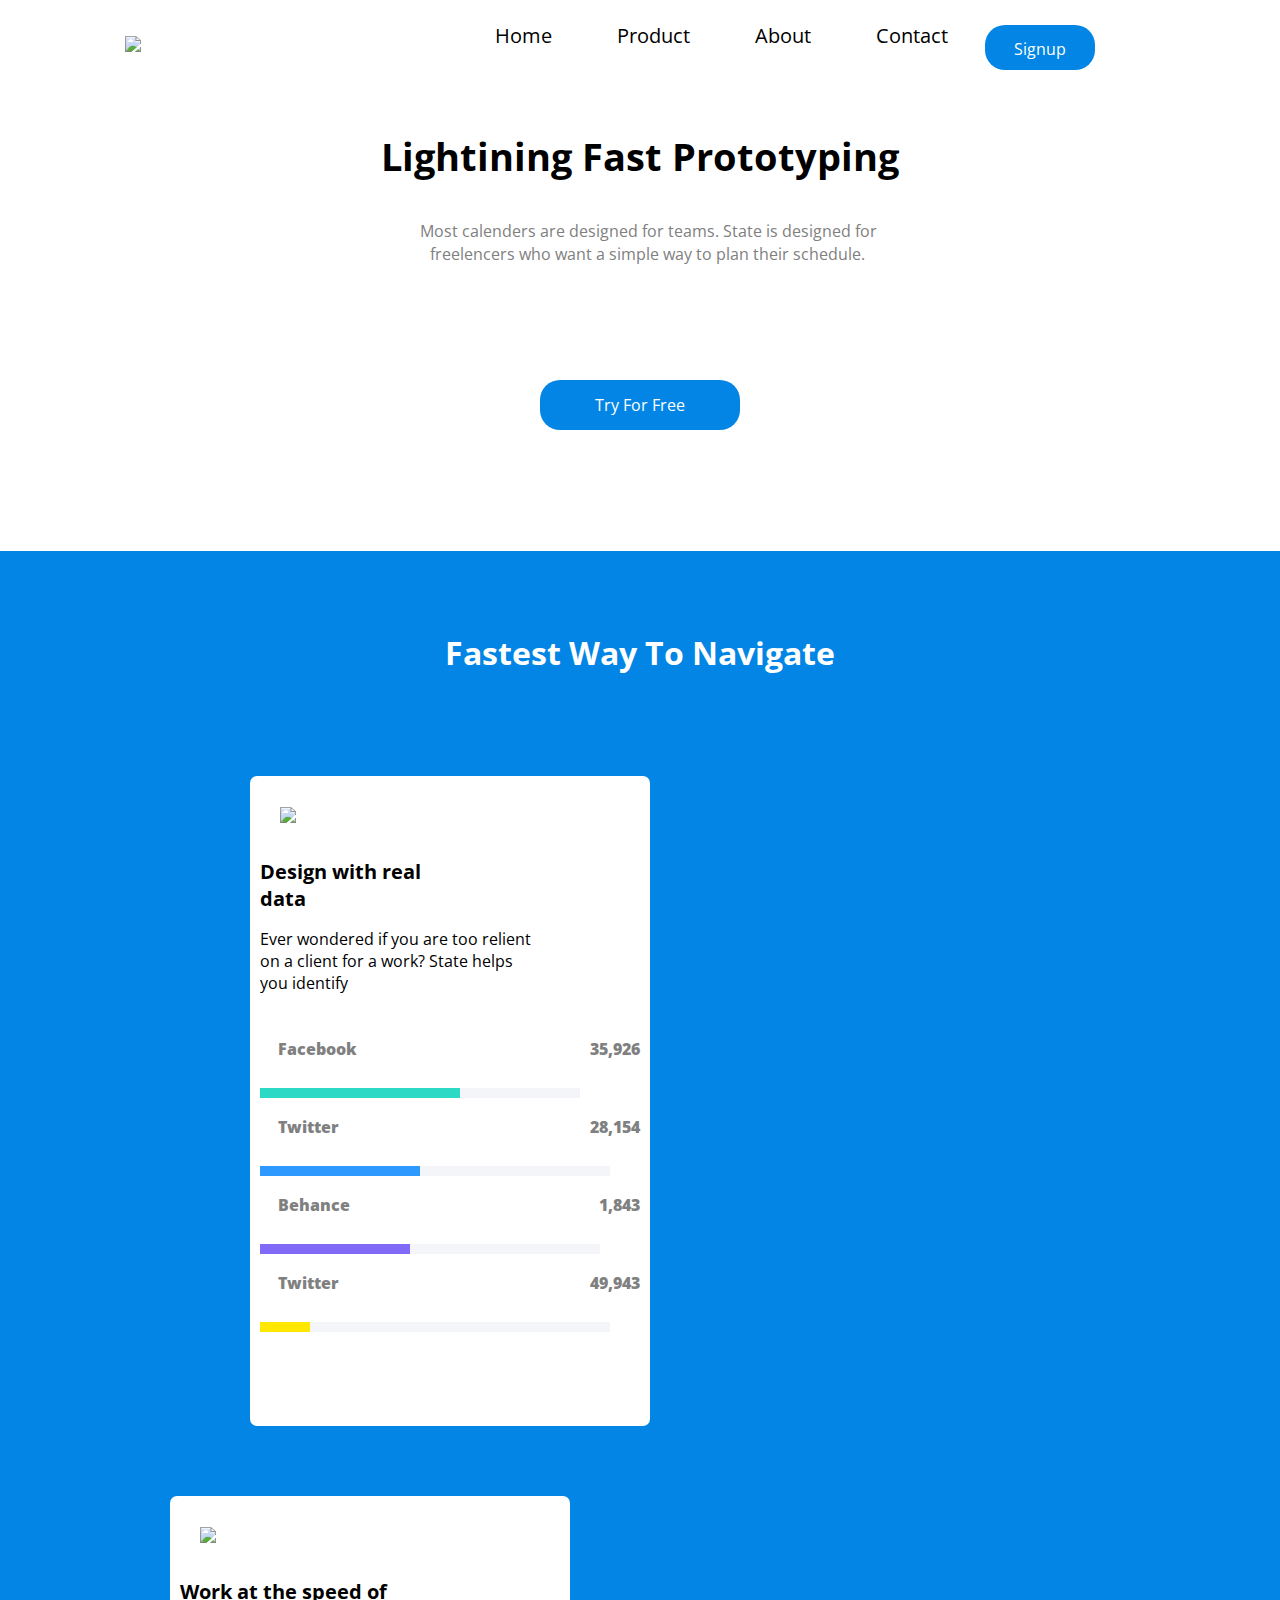
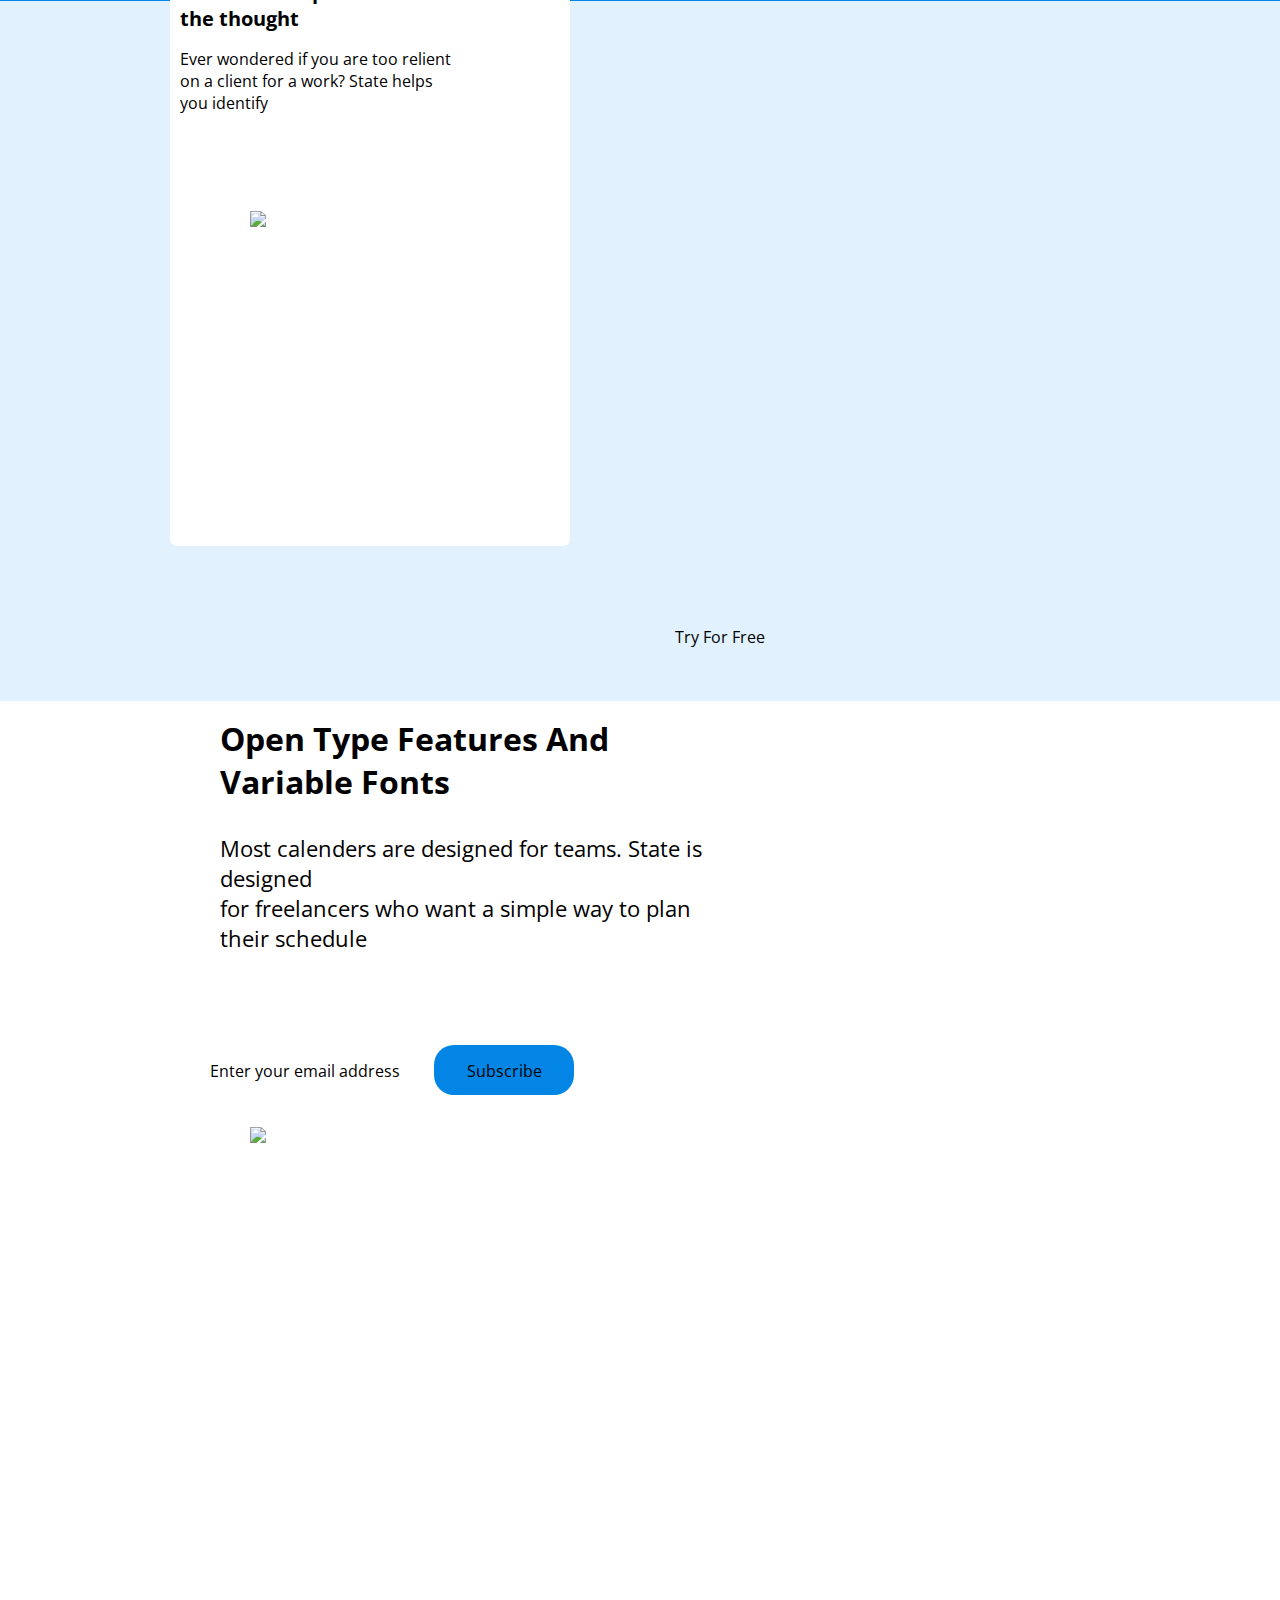
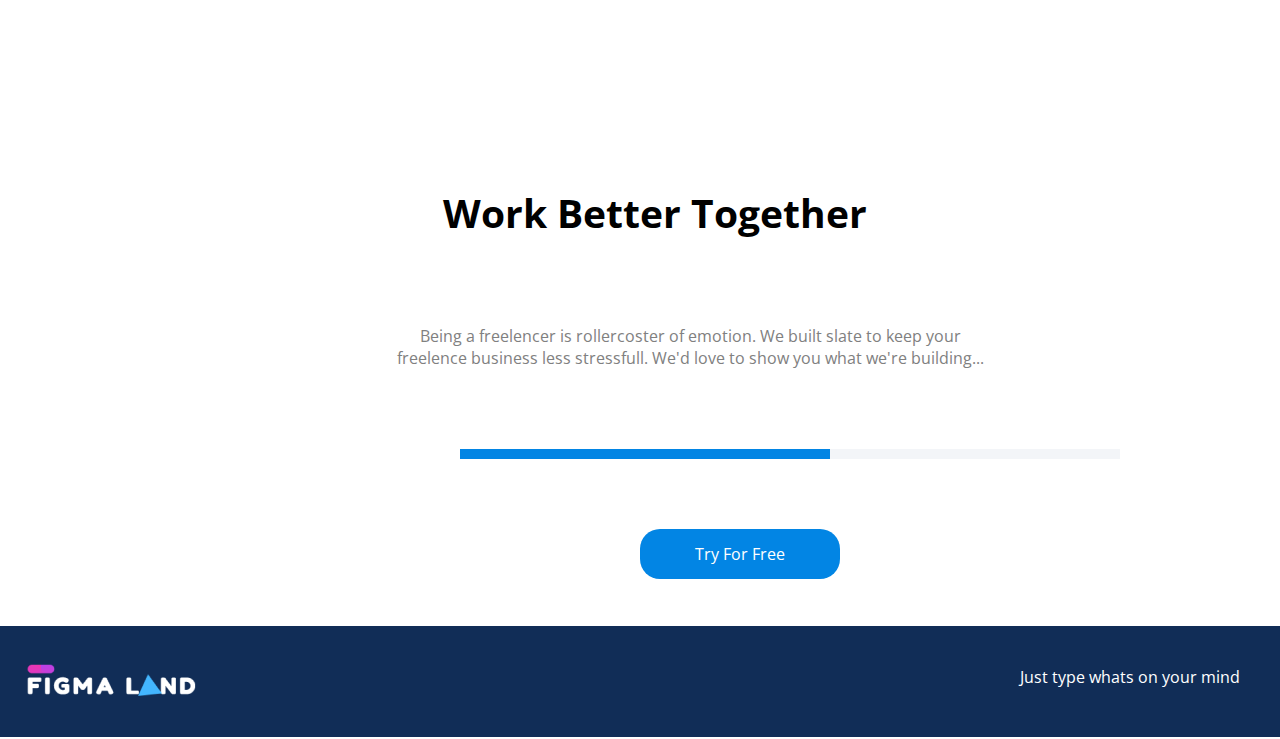
==== Design/finalassignment/index.html @ 2262a5bc "assignment submitted" ====
<!DOCTYPE html>
<html lang="en">
<head>
    <meta charset="UTF-8">
    <meta http-equiv="X-UA-Compatible" content="IE=edge">
    <meta name="viewport" content="width=device-width, initial-scale=1.0">
    <title>Final Assignment</title>
    <link rel="stylesheet" href="finalA.css">
    <link href="https://fonts.googleapis.com/css2?family=Festive&family=Open+Sans:wght@300&display=swap" rel="stylesheet">
    <script src="https://kit.fontawesome.com/87ddee5eca.js" crossorigin="anonymous"></script>
    <link href="https://fonts.googleapis.com/css2?family=Festive&display=swap" rel="stylesheet">
    <link rel="stylesheet" href="mob.css">
    <link rel="stylesheet" href="tab.css">
    <link rel="stylesheet" href="desktop.css">
</head>
<body>
    <header>
        <nav>
            <div class="headerdiv">
                <div class="figmaland">
                    <img src="/images/figmaland.png">
                </div>
                <div class="headerdiv__listdiv">
                    <ul>
                        <li class="home">Home</li>
                        <li class="home">Product</li>
                        <li class="home">About</li>
                        <li class="home">Contact</li>
                    </ul>
                </div>
                <div class="signup">
                    <p class="sign">Signup</p>
                </div>
            </div>
        </nav>
    </header>
    <div class="maincontainer">
        <div class="lightdiv">
            <p class="light">Lightining Fast Prototyping</p>
            <div class="smpara"><p class="greypara">Most calenders are designed for teams. State is designed for<div class="gdiv"> freelencers who want a simple way to plan their schedule.</div></div>
                <div class="tryfor"><p class="try">Try For Free</p></div>
        </div>
        <div class="fastestdiv">
      <h1 class="fastest">Fastest Way To Navigate</h1> 
      <div class="card1">
          <div class="pro"><img src="/images/Vector.png"></div>
          <div class="dwith">Design with real<br> data</div>
          <div class="doyou"><p>Ever wondered if you are too relient <br> on a client for a work? State helps <br> you identify</p></div>
      <div class="facebookbox">
        <div class="facebook">Facebook</div>
        <div class="num">35,926</div>
        <div class="line1"></div>
        <div class="line2"></div>
        <div class="facebook">Twitter</div>
        <div class="num">28,154</div> 
        <div class="line12"></div>
        <div class="line22"></div>
        <div class="facebook">Behance</div>
        <div class="num">1,843</div> 
        <div class="line13"></div>
        <div class="line23"></div>
        <div class="facebook">Twitter</div>
        <div class="num">49,943</div> 
        <div class="line14"></div>
        <div class="line24"></div>
      </div>    
      </div>
      <div class="card2">
        <div class="pro"><img src="/images/Vector (1).png"></div>
        <div class="dwith">Work at the speed of<br>the thought</div>
        <div class="doyou"><p>Ever wondered if you are too relient <br> on a client for a work? State helps <br> you identify</p></div>
       <div class="oval"><img src="/images/Oval (1).png"></div>
      </div>
        <div class="forfree">Try For Free</div>
        </div>
        <div class="opentype">
            <div class="open">
                <h1>Open Type Features And<br> Variable Fonts</h1>
                <p class="most">Most calenders are designed for teams. State is designed<br> for freelancers who want a simple way to plan <br>their schedule</p>
                <div class="enter">Enter your email address</div>
                <div class="subscribe">Subscribe</div>
            </div>
            <div class="photo"><img src="/images/SCREEN MASK.png"></div>
        </div>
        <div class="workdiv">
        <h1 class="work">Work Better Together</h1>
        <p class="being">Being a freelencer is rollercoster of emotion. We built slate to keep your <br> freelence business less stressfull. We'd love to show you what we're building...</p>
        <div class="bigline">
            <div class="bigline1"></div>
            <div class="bigline2"></div>
        </div>
        <div class="tryfor2"><p class="try">Try For Free</p></div>
        </div>
        <div class="lastdiv">
            <div class="lastdiv1"><img src="images/Rectangle 4.png"></div>
            <div class="lastdiv2"><div class="fb"><i class="fab fa-facebook"></i></div><div class="tweet"><i class="fab fa-twitter"></i></div><div class="linked"><i class="fab fa-linkedin"></i></div></div>
            <div class="lastdiv3">Just type whats on your mind</div>
        </div>
    </div>
</body>
</html>
---- Design/finalassignment/finalA.css ----
* {
    box-sizing: border-box;
    font-family: 'Open Sans', sans-serif;
}
.greypara{
    color: grey;
}
html, body {
    margin: 0;
    padding: 0;
}

ul li{
    display: inline;
    padding: 30px;
}
nav{
    padding: 25px;
    
}
.headerdiv{
    margin: 10px 100px;
}

.headerdiv__listdiv{
   /* margin:auto; */
   float: left;
   padding-left:  300px;
   font-size: 20px;
   margin-top: -55px;
}
.home:hover{
    color: grey;
}

.signup{
    float: right;
    margin-right: 60px;
    margin-top: -44px;
    height: 45px;
    width: 110px;
    background-color:#0285E4;
    border-radius: 20px;
}
.sign{
    color: white;
     margin: 13px;
     text-align: center;
}
.maincontainer{
    height: 100vh;
    width: 100%;
    background-color: #FFFFFF;
}
.lightdiv{
    height: 400px;
    width: 800px;
    /* background-color: hotpink; */
    margin: auto;
}
.light{
    text-align: center;
    font-size: 38px;
    font-weight:bold;
}
.smpara{
    height: 90px;
    width: 500px;
    /* background-color: ivory; */
    margin-left: 180px;
}
.gdiv{
    margin-left: 10px;
    margin-top: -15px;
    color: grey;
}
.tryfor{
    height: 50px;
    width: 200px;
    background-color:#0285E4;
    border-radius: 20px;
    margin-left: 300px;
    margin-top: 70px;
    
}
.try{
    color: white;
    text-align: center;
    padding: 14px;
}
.fastestdiv{
    height: 1000px;
    width: 100%;
    background-color: #0285E4;

}
.fastest{
    color: white;
    text-align: center;
    padding: 80px;
}
.card1{
    height: 600px;
    width:400px;
    background-color: #FFFFFF;
    float: left;
    margin-right: 80px;
    margin-left: 300px;
    border-radius: 7px;
    margin-bottom: 70px;
}
.card2{
    height: 600px;
    width:400px;
    background-color: #FFFFFF;
    float: left;
    border-radius: 7px;
    margin-bottom: 70px;
}
.pro{
    padding: 37px;
}
.dwith{
    color: black;
    font-weight:bolder;
    font-size: 20px;
    padding-left:40px;
}
.doyou{
    padding-left: 40px;
}
.facebook{
    color: grey;
    font-weight: 800;
    padding: 20px;
}
.num{
    float: right;
    margin-top: -50px;
    margin-right:30px;
    font-weight: 800;
    color: grey;
}
.line1{
    clear: both;
    height: 10px;
    width: 140px;
    background-color: #2CD9C5;
    float:left;
    margin-left: 40px;
}
.line2{
    width: 170px;
    height: 10px;
    background-color:#F3F5F8;
    float: left;
}
.line12{
    clear: both;
    height: 10px;
    width: 100px;
    background-color: #2D99FF;
    float:left;
    margin-left: 40px;
}
.line22{
    width: 210px;
    height: 10px;
    background-color:#F3F5F8;
    float: left;
}
.line13{
    clear: both;
    height: 10px;
    width: 210px;
    background-color:#826AF9;
    float:left;
    margin-left: 40px;
    
}
.line23{
    width: 100px;
    height: 10px;
    background-color:#F3F5F8;
    float: left;
}
.line14{
    clear: both;
    height: 10px;
    width: 40px;
    background-color:#FFE700;
    float:left;
    margin-left: 40px;
    
}
.line24{
    width: 275px;
    height: 10px;
    background-color:#F3F5F8;
    float: left;
}
.oval{
    padding: 120px;
}
.forfree{
    height: 40px;
    width: 200px;
    background-color:white;
    clear: both;
    border-radius: 20px;
    text-align: center;
    padding: 10px;
    margin-left: 630px;
}
.opentype{
    height: 690px;
    width: 100%;
    background-color:#E1F1FD;

}
.open{
    height:350px;
    width: 600px;
    /* background-color:crimson; */
    margin-left:200px;
    margin-top: 80px;
    margin-right: 50px;
    float:left;
}
.photo{
    height:600px;
    width: 400px;
    float: left;
    margin-top: 80px;
    margin-left: 50px;
}
.most{
    margin-top: 30px;
}
.enter{
    height: 50px;
    width: 220px;
    background-color: white;
    clear: both;
    float: left;
    margin-top: 70px;
    margin-right: 20px;
    border-radius: 20px;
    padding: 15px;
}
.subscribe{
    height: 50px;
    width: 140px;
    background-color: #0285E4; 
    float: left;
    margin-top: 70px;
    border-radius: 20px;
    padding: 15px;
    text-align: center;
}
.workdiv{
    height: 600px;
    width: 100%;
    background-color: #FFFFFF;
    clear: both;
}
.work{
    text-align: center;
    font-weight: bolder;
    padding: 60px;
}
.being{
    text-align: center;
    color: grey;
}
.bigline{
    margin-left: 420px;
    margin-top: 150px;
}
.bigline1{
    width: 370px;
    height: 10px;
    background-color:#0285E4;
    float: left;
}
.bigline2{
    width: 290px;
    height: 10px;
    background-color:#F3F5F8;
    float: left;
}

.tryfor2{
    height: 50px;
    width: 200px;
    background-color:#0285E4;
    border-radius: 20px;
    margin-left: 630px;
    margin-top: 250px;
    
}
.try{
    color: white;
    text-align: center;
    padding: 14px;
}
.lastdiv{
    height: 111px;
    width: 100%;
    background-color:#112D57 ;
}
.lastdiv1{
    float: left;
    padding:25px;
}
.lastdiv2{
    float: left;
    color: white;
    margin-left: 300px;
    padding: 40px;   
}
.lastdiv3{
    float: right;
    color: white;
    padding: 40px;
}
.fab facebook{
 padding: 50px;
}
.fb,.tweet,.linked{
    float: left;
    padding-left: 30px;
    margin-left: 40px;
    font-size: 30px;
}
---- Design/finalassignment/mob.css ----
@media screen and (min-width: 600px) {
    ul li{
        display: inline;
        padding: 30px;
    }
    nav{
        padding: 25px;
        
    }
    .headerdiv{
        margin: 10px 100px;
    }
    
    .headerdiv__listdiv{
       float: left;
       padding-left:  300px;
       font-size: 20px;
       margin-top: -55px;
       display: none;
    }
    .home:hover{
        color: grey;
    }
    
    .signup{
        float:left;
        margin-left: 450px;
        margin-top: -44px;
        height: 45px;
        width: 110px;
        background-color:#0285E4;
        border-radius: 20px;
    }
    .sign{
        color: white;
         margin: 13px;
         text-align: center;
}

.fastestdiv{
    height: 1700px;
    width: min-content;
    background-color: #0285E4;
}
.fastest{
    color: white;
    text-align: center;
    /* padding: 9px; */
}
.card1{
    height: 650px;
    width:500px;
    background-color: #FFFFFF;
    float: left;
    border-radius: 7px;
    margin-left:170px;
}
.card2{
    height: 650px;
    width:500px;
    background-color: #FFFFFF;
    float: left;
    border-radius: 7px;
    margin-left:170px;
    /* margin-bottom: 70px; */
}
.forfree{
    height: 50px;
    width: 200px;
    background-color:#0285E4;
    border-radius: 20px;
    
}
.opentype{
    height: 1250px;
    width:fit-content;
    background-color:#E1F1FD;

}
.open{
    height:350px;
    width: 600px;
    /* background-color:crimson; */
    margin-left:150px;
    margin-top: 80px;
    margin-right: 50px;
    float:left;
}
.photo{
    height:600px;
    width: 400px;
    float: left;
    margin-top: 180px;
    margin-left:250px;
}
.most{
    margin-top: 30px;
    font-size: 22px;
}
.enter{
    height: 50px;
    width: 320px;
    background-color: white;
    clear: both;
    margin-top: 70px;
    margin-right: 70px;
    border-radius: 20px;
    margin-left: 130px;
    
}
.subscribe{
    height: 50px;
    width: 320px;
    background-color: #0285E4; 
    margin-top: 30px;
    border-radius: 20px;
    padding: 15px;
    text-align: center;
    margin-left: 130px;
}
.workdiv{
    height: 600px;
    width: 100%;
    background-color: #FFFFFF;
    clear: both;
}
.work{
    margin-left: 230px;
    font-weight: bolder;
    padding: 60px;
    font-size: 39px;
}
.being{
    margin-left: 200px;
    color: grey;
}
.bigline{
    margin-left: 210px;
    margin-top: 80px;
}
.bigline1{
    width: 240px;
    height: 10px;
    background-color:#0285E4;
    float: left;
}
.bigline2{
    width: 150px;
    height: 10px;
    background-color:#F3F5F8;
    float: left;
}

.tryfor2{
    height: 50px;
    width: 200px;
    background-color:#0285E4;
    border-radius: 20px;
    margin-left: 320px;
    margin-top: 150px;
    
}
.try{
    color: white;
    text-align: center;
    padding: 14px;
}
.lastdiv{
    height: 111px;
    width: 100%;
    background-color:#112D57 ;
    display: none;
}
     

}
---- Design/finalassignment/tab.css ----
@media screen and (min-width: 900px){
    ul li{
        display: inline;
        padding: 30px;
    }
    nav{
        padding: 25px;
        
    }
    .headerdiv{
        margin: 10px 100px;
    }
    
    .headerdiv__listdiv{
       float: left;
       padding-left:  300px;
       font-size: 20px;
       margin-top: -55px;
       display: none;
    }
    .home:hover{
        color: grey;
    }
    
    .signup{
        float:left;
        margin-left: 450px;
        margin-top: -44px;
        height: 45px;
        width: 110px;
        background-color:#0285E4;
        border-radius: 20px;
    }
    .sign{
        color: white;
         margin: 13px;
         text-align: center;
}
.fastestdiv{
    height: 1100px;
    width: 100%;
    background-color: #0285E4;

}
.fastest{
    color: white;
    text-align: center;
    padding: 80px;
}
.card1{
    height: 700px;
    width:300px;
    background-color: #FFFFFF;
    float: left;
    margin-left: 50px;
    border-radius: 7px;
    margin-bottom: 70px;
}
.card2{
    height: 700px;
    width:280px;
    background-color: #FFFFFF;
    float: left;
    border-radius: 7px;
    margin-bottom: 70px;
}
.pro{
    padding: 30px;
}
.dwith{
    color: black;
    font-weight:bolder;
    font-size: 20px;
    padding-left:10px;
}
.doyou{
    padding-left: 10px;
}
.facebook{
    color: grey;
    font-weight: 800;
    padding: 28px;
}
.num{
    float: right;
    margin-top: -50px;
    margin-right:10px;
    font-weight: 800;
    color: grey;
}
.line1{
    clear: both;
    height: 10px;
    width: 160px;
    background-color: #2CD9C5;
    float:left;
    margin-left: 10px;
}
.line2{
    width: 90px;
    height: 10px;
    background-color:#F3F5F8;
    float: left;
}
.line12{
    clear: both;
    height: 10px;
    width: 80px;
    background-color: #2D99FF;
    float:left;
    margin-left: 10px;
}
.line22{
    width: 170px;
    height: 10px;
    background-color:#F3F5F8;
    float: left;
}
.line13{
    clear: both;
    height: 10px;
    width: 110px;
    background-color:#826AF9;
    float:left;
    margin-left: 10px;
    
}
.line23{
    width: 140px;
    height: 10px;
    background-color:#F3F5F8;
    float: left;
}
.line14{
    clear: both;
    height: 10px;
    width: 40px;
    background-color:#FFE700;
    float:left;
    margin-left: 10px;
    
}
.line24{
    width: 215px;
    height: 10px;
    background-color:#F3F5F8;
    float: left;
}
.oval{
    padding: 80px;
}
.forfree{
    height: 40px;
    width: 200px;
    background-color:white;
    clear: both;
    border-radius: 20px;
    text-align: center;
    padding: 10px;
    margin-left: 320px;
}
.opentype{
    height: 1140px;
    width: 100%;
    background-color:#E1F1FD;

}
.open{
    height:350px;
    width: 700px;
    /* background-color:crimson; */
    margin-left:220px;
    margin-top: 80px;
    margin-right: 50px;
    float:left;
}
.photo{
    height:600px;
    width: 400px;
    float: left;
    margin-top: 80px;
    margin-left: 250px;
}
.most{
    margin-top: 30px;
}
.enter{
    height: 50px;
    width: 220px;
    background-color: white;
    clear: both;
    float: left;
    margin-top: 70px;
    margin-right: 60px;
    border-radius: 20px;
    padding: 15px;
    margin-left: -55px;
}
.subscribe{
    height: 50px;
    width: 140px;
    background-color: #0285E4; 
    float: left;
    margin-top: 70px;
    border-radius: 20px;
    padding: 15px;
    text-align: center;
}
.workdiv{
    height: 550px;
    width: 100%;
    background-color: #FFFFFF;
    clear: both;
}
.work{
    text-align: center;
    font-weight: bolder;
    padding: 60px;
    margin-right: 200px;
}
.being{
    text-align: center;
    color: grey;
    margin-right: 100px;
}
.bigline{
    margin-left: 160px;
    margin-top: 80px;
}
.bigline1{
    width: 370px;
    height: 10px;
    background-color:#0285E4;
    float: left;
}
.bigline2{
    width: 290px;
    height: 10px;
    background-color:#F3F5F8;
    float: left;
}

.tryfor2{
    height: 50px;
    width: 200px;
    background-color:#0285E4;
    border-radius: 20px;
    margin-left: 370px;
    margin-top: 160px;
    
}
.try{
    color: white;
    text-align: center;
    padding: 14px;
}
.lastdiv{
    height: 111px;
    width: 100%;
    background-color:#112D57 ;
    display: block;
}
.lastdiv1{
    float: left;
    padding:25px;
}
.lastdiv2{
    float: left;
    color: white;
    margin-left: 90px;
    padding: 40px;   
}
.lastdiv3{
    float: left;
    color: white;
    padding: 40px;
    margin-left: 50px;
}
.fab facebook{
 padding: 50px;
}
.fb,.tweet,.linked{
    float: left;
    padding-left: 10px;
    margin-left: 10px;
    font-size: 30px;
}

}
---- Design/finalassignment/desktop.css ----
@media screen and (min-width: 1200px){
    
    ul li{
        display: inline;
        padding: 30px;
    }
    nav{
        padding: 25px;
        
    }
    .headerdiv{
        margin: 10px 100px;
    }
    
    .headerdiv__listdiv{
       /* float: left; */
       padding-left:  300px;
       font-size: 20px;
       display: inline;
    }
    .home:hover{
        color: grey;
    }
    
    .signup{
        float:right;
        /* margin-left: 450px; */
        margin-top: -44px;
        height: 45px;
        width: 110px;
        background-color:#0285E4;
        border-radius: 20px;
    }
    .sign{
        color: white;
         margin: 13px;
         text-align: center;
}
.fastestdiv{
    height: 1050px;
    width: 100%;
    background-color: #0285E4;

}
.fastest{
    color: white;
    text-align: center;
    padding: 80px;
}
.card1{
    height: 650px;
    width:400px;
    background-color: #FFFFFF;
    float: left;
    margin-left: 250px;
    border-radius: 7px;
    margin-bottom: 70px;
}
.card2{
    height: 650px;
    width:400px;
    background-color: #FFFFFF;
    float: left;
    border-radius: 7px;
    margin-bottom: 70px;
}
.pro{
    padding: 30px;
}
.dwith{
    color: black;
    font-weight:bolder;
    font-size: 20px;
    padding-left:10px;
}
.doyou{
    padding-left: 10px;
}
.facebook{
    color: grey;
    font-weight: 800;
    padding: 28px;
}
.num{
    float: right;
    margin-top: -50px;
    margin-right:10px;
    font-weight: 800;
    color: grey;
}
.line1{
    clear: both;
    height: 10px;
    width: 200px;
    background-color: #2CD9C5;
    float:left;
    margin-left: 10px;
}
.line2{
    width: 120px;
    height: 10px;
    background-color:#F3F5F8;
    float: left;
}
.line12{
    clear: both;
    height: 10px;
    width: 160px;
    background-color: #2D99FF;
    float:left;
    margin-left: 10px;
}
.line22{
    width: 190px;
    height: 10px;
    background-color:#F3F5F8;
    float: left;
}
.line13{
    clear: both;
    height: 10px;
    width: 150px;
    background-color:#826AF9;
    float:left;
    margin-left: 10px;
    
}
.line23{
    width: 190px;
    height: 10px;
    background-color:#F3F5F8;
    float: left;
}
.line14{
    clear: both;
    height: 10px;
    width: 50px;
    background-color:#FFE700;
    float:left;
    margin-left: 10px;
    
}
.line24{
    width: 300px;
    height: 10px;
    background-color:#F3F5F8;
    float: left;
}
.oval{
    padding: 80px;
}
.forfree{
    height: 40px;
    width: 200px;
    background-color:white;
    clear: both;
    border-radius: 20px;
    text-align: center;
    padding: 10px;
    margin-left: 620px;
}
.opentype{
    height: 700px;
    width: 100%;
    background-color:#E1F1FD;

}
.open{
    height:350px;
    width: 500px;
    margin-left:220px;
    margin-top: 80px;
    float:left;
}
.photo{
    height:600px;
    width: 300px;
    float: left;
    margin-top: 80px;
}
.most{
    margin-top: 30px;
}
.enter{
    height: 50px;
    width: 220px;
    background-color: white;
    clear: both;
    float: left;
    /* margin-top: 70px; */
    margin-right: 20px;
    border-radius: 20px;
    padding: 15px;
    margin-left: -25px;
}
.subscribe{
    height: 50px;
    width: 140px;
    background-color: #0285E4; 
    float: left;
    /* margin-top: 70px; */
    border-radius: 20px;
    padding: 15px;
    text-align: center;
    margin-left: -1px;
}
.workdiv{
    height: 500px;
    width: 100%;
    background-color: #FFFFFF;
    clear: both;
}
.work{
    text-align: center;
    font-weight: bolder;
    padding: 60px;
    margin-right: 200px;
}
.being{
    text-align: center;
    color: grey;
    margin-right: 100px;
}
.bigline{
    margin-left: 460px;
    margin-top: 80px;
}
.bigline1{
    width: 370px;
    height: 10px;
    background-color:#0285E4;
    float: left;
}
.bigline2{
    width: 290px;
    height: 10px;
    background-color:#F3F5F8;
    float: left;
}

.tryfor2{
    height: 50px;
    width: 200px;
    background-color:#0285E4;
    border-radius: 20px;
    margin-left: 640px;
    margin-top: 160px;
    
}
.try{
    color: white;
    text-align: center;
    padding: 14px;
}
.lastdiv{
    height: 111px;
    width: 100%;
    background-color:#112D57 ;
    display: block;
}
.lastdiv1{
    float: left;
    padding:25px;
}
.lastdiv2{
    float: left;
    color: white;
    margin-left: 360px;
    padding: 40px;   
}
.lastdiv3{
    float: right;
    color: white;
    padding: 40px;
    margin-left: 50px;
}
.fab facebook{
 padding: 50px;
}
.fb,.tweet,.linked{
    float: left;
    padding-left: 10px;
    margin-left: 10px;
    font-size: 30px;
}
}
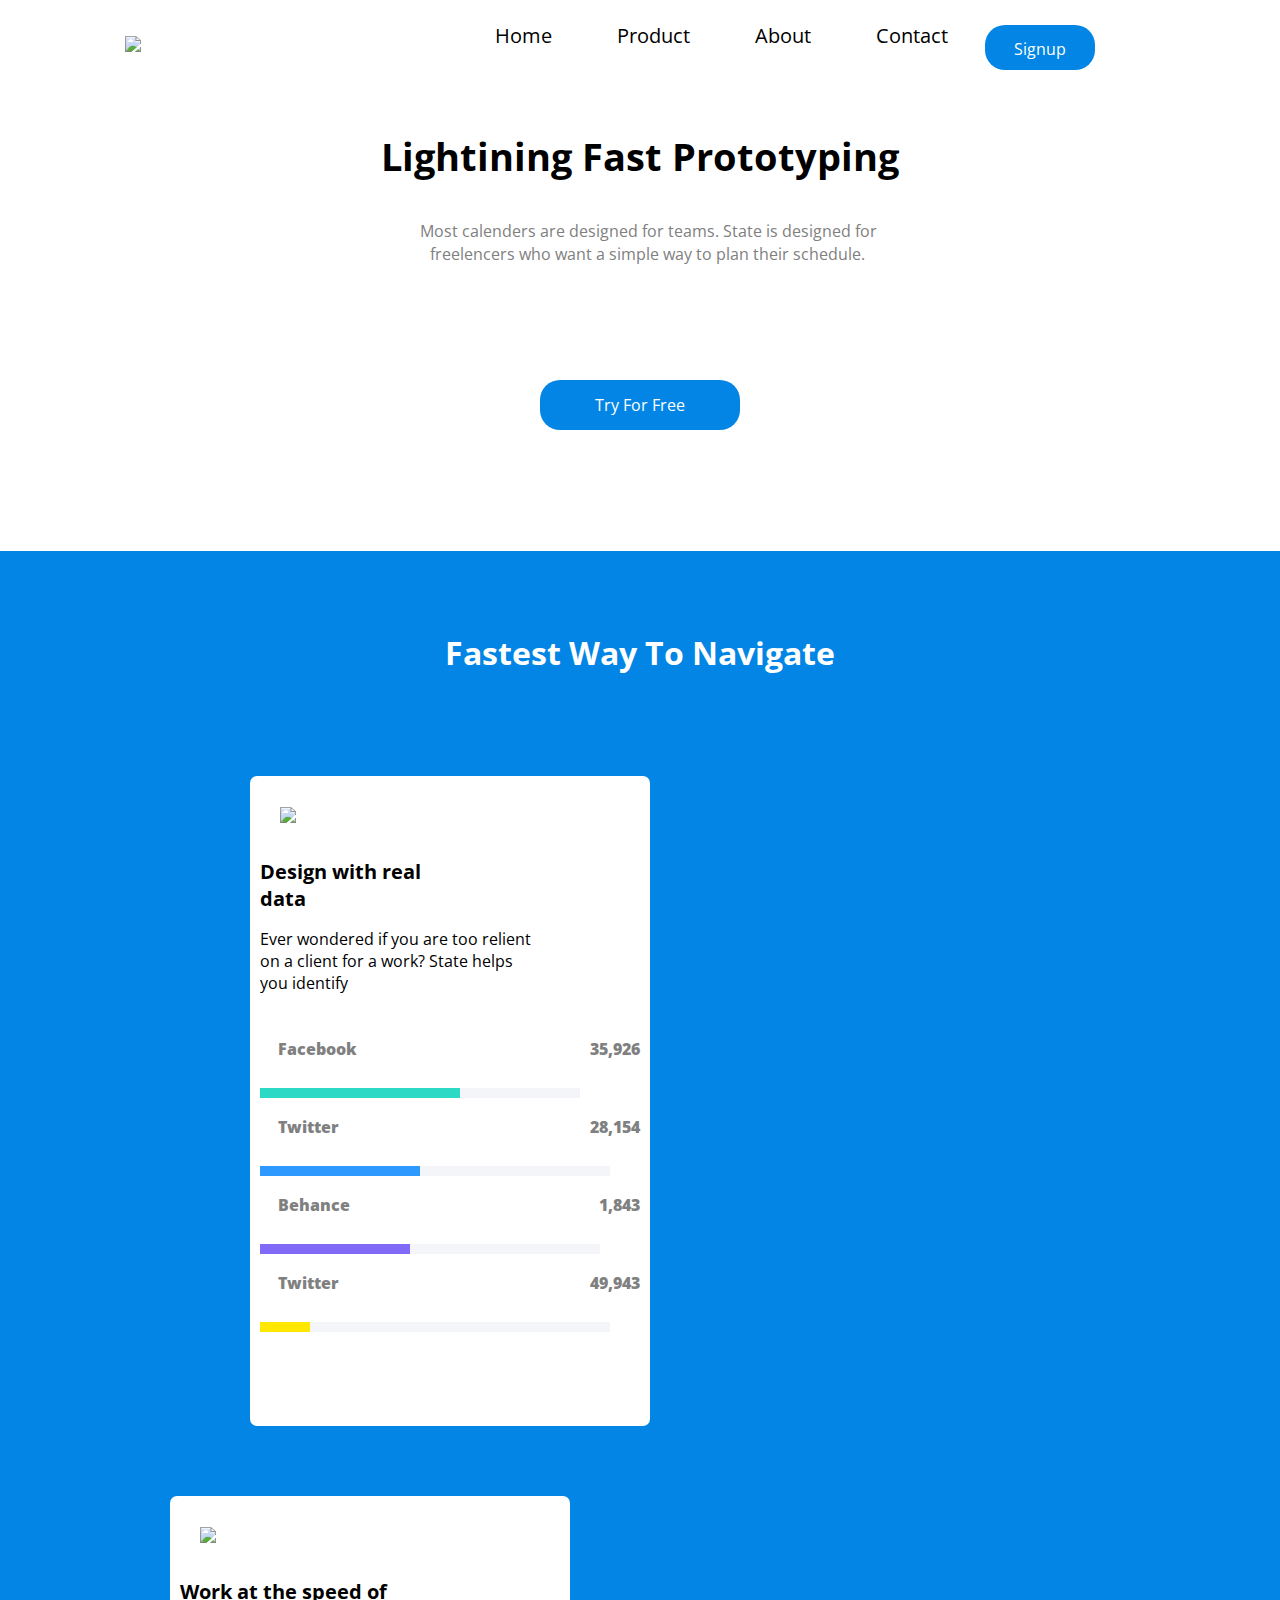
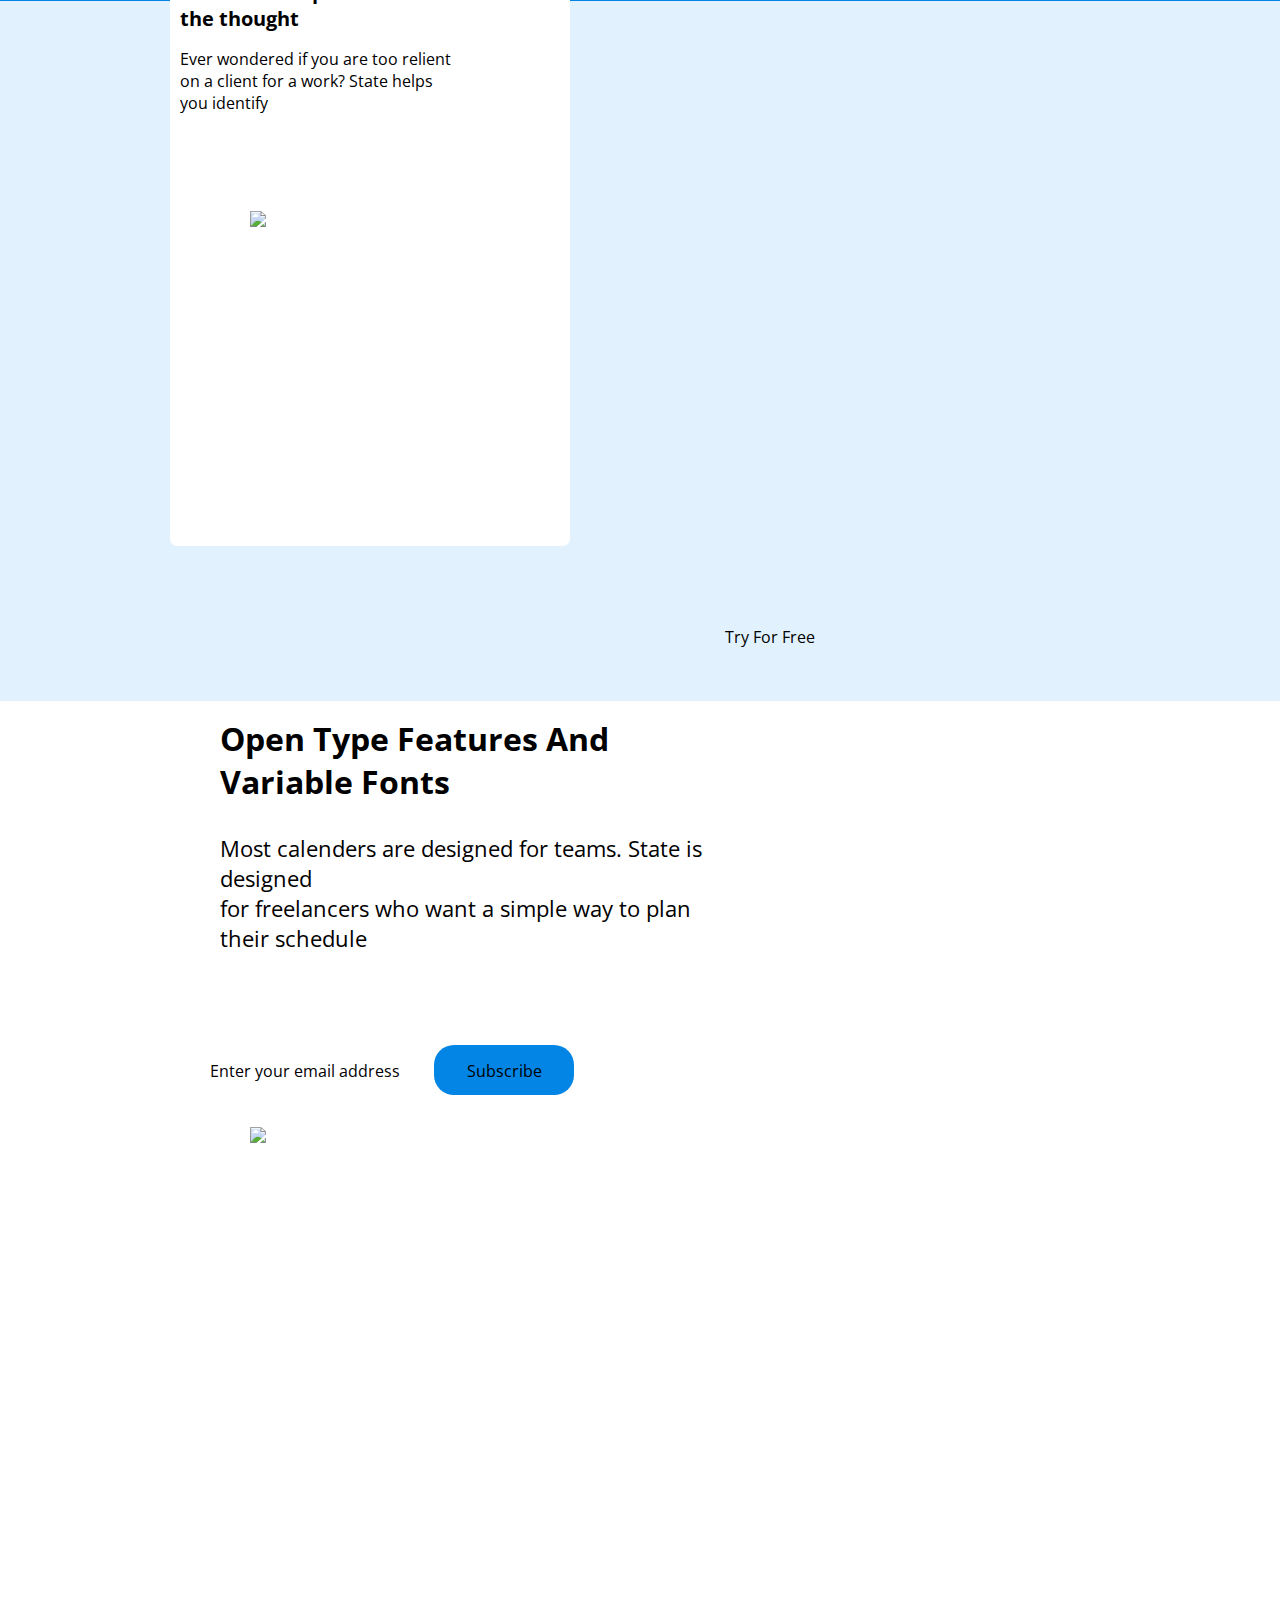
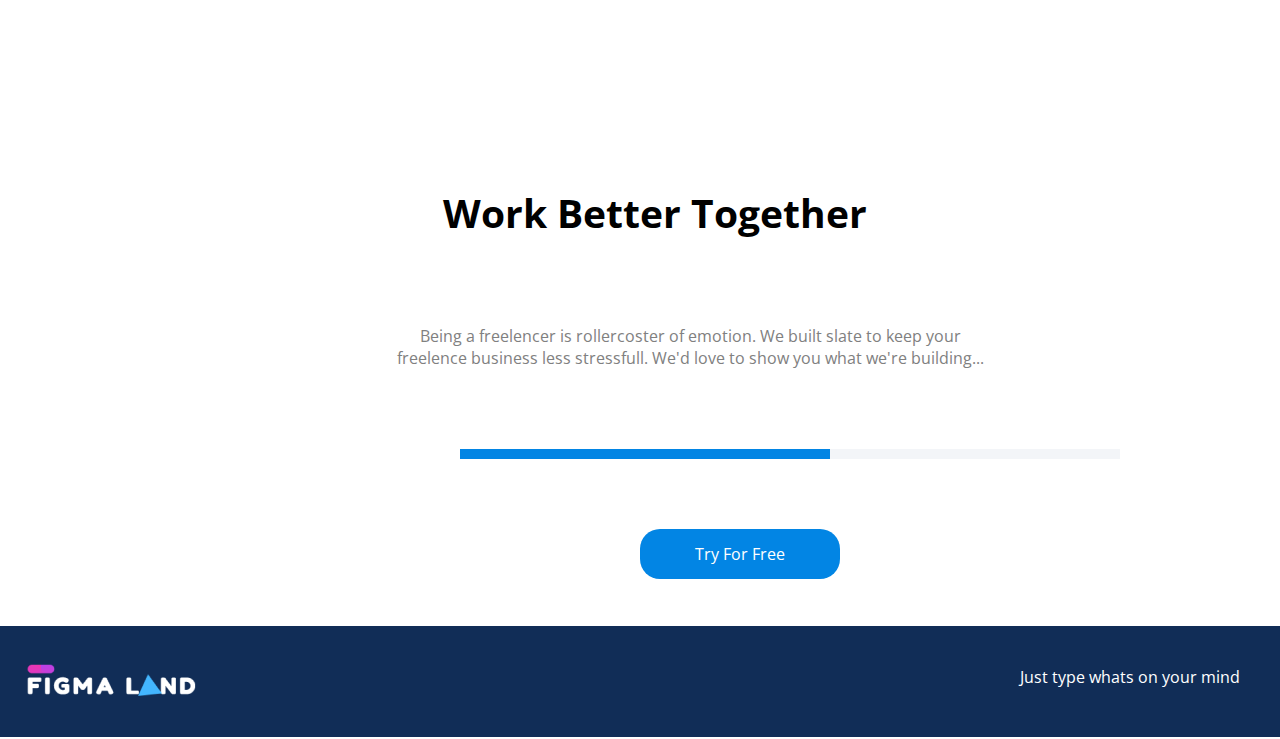
==== commit bf90f7b7: "assignment added" ====
--- a/Design/finalassignment/index.html
+++ b/Design/finalassignment/index.html
@@ -1,18 +1,21 @@
 <!DOCTYPE html>
 <html lang="en">
+
 <head>
     <meta charset="UTF-8">
     <meta http-equiv="X-UA-Compatible" content="IE=edge">
     <meta name="viewport" content="width=device-width, initial-scale=1.0">
     <title>Final Assignment</title>
     <link rel="stylesheet" href="finalA.css">
-    <link href="https://fonts.googleapis.com/css2?family=Festive&family=Open+Sans:wght@300&display=swap" rel="stylesheet">
+    <link href="https://fonts.googleapis.com/css2?family=Festive&family=Open+Sans:wght@300&display=swap"
+        rel="stylesheet">
     <script src="https://kit.fontawesome.com/87ddee5eca.js" crossorigin="anonymous"></script>
     <link href="https://fonts.googleapis.com/css2?family=Festive&display=swap" rel="stylesheet">
     <link rel="stylesheet" href="mob.css">
     <link rel="stylesheet" href="tab.css">
     <link rel="stylesheet" href="desktop.css">
 </head>
+
 <body>
     <header>
         <nav>
@@ -37,65 +40,85 @@
     <div class="maincontainer">
         <div class="lightdiv">
             <p class="light">Lightining Fast Prototyping</p>
-            <div class="smpara"><p class="greypara">Most calenders are designed for teams. State is designed for<div class="gdiv"> freelencers who want a simple way to plan their schedule.</div></div>
-                <div class="tryfor"><p class="try">Try For Free</p></div>
+            <div class="smpara">
+                <p class="greypara">Most calenders are designed for teams. State is designed for
+                <div class="gdiv"> freelencers who want a simple way to plan their schedule.</div>
+            </div>
+            <div class="tryfor">
+                <p class="try">Try For Free</p>
+            </div>
         </div>
         <div class="fastestdiv">
-      <h1 class="fastest">Fastest Way To Navigate</h1> 
-      <div class="card1">
-          <div class="pro"><img src="/images/Vector.png"></div>
-          <div class="dwith">Design with real<br> data</div>
-          <div class="doyou"><p>Ever wondered if you are too relient <br> on a client for a work? State helps <br> you identify</p></div>
-      <div class="facebookbox">
-        <div class="facebook">Facebook</div>
-        <div class="num">35,926</div>
-        <div class="line1"></div>
-        <div class="line2"></div>
-        <div class="facebook">Twitter</div>
-        <div class="num">28,154</div> 
-        <div class="line12"></div>
-        <div class="line22"></div>
-        <div class="facebook">Behance</div>
-        <div class="num">1,843</div> 
-        <div class="line13"></div>
-        <div class="line23"></div>
-        <div class="facebook">Twitter</div>
-        <div class="num">49,943</div> 
-        <div class="line14"></div>
-        <div class="line24"></div>
-      </div>    
-      </div>
-      <div class="card2">
-        <div class="pro"><img src="/images/Vector (1).png"></div>
-        <div class="dwith">Work at the speed of<br>the thought</div>
-        <div class="doyou"><p>Ever wondered if you are too relient <br> on a client for a work? State helps <br> you identify</p></div>
-       <div class="oval"><img src="/images/Oval (1).png"></div>
-      </div>
-        <div class="forfree">Try For Free</div>
+            <h1 class="fastest">Fastest Way To Navigate</h1>
+            <div class="card1">
+                <div class="pro"><img src="/images/Vector.png"></div>
+                <div class="dwith">Design with real<br> data</div>
+                <div class="doyou">
+                    <p>Ever wondered if you are too relient <br> on a client for a work? State helps <br> you identify
+                    </p>
+                </div>
+                <div class="facebookbox">
+                    <div class="facebook">Facebook</div>
+                    <div class="num">35,926</div>
+                    <div class="line1"></div>
+                    <div class="line2"></div>
+                    <div class="facebook">Twitter</div>
+                    <div class="num">28,154</div>
+                    <div class="line12"></div>
+                    <div class="line22"></div>
+                    <div class="facebook">Behance</div>
+                    <div class="num">1,843</div>
+                    <div class="line13"></div>
+                    <div class="line23"></div>
+                    <div class="facebook">Twitter</div>
+                    <div class="num">49,943</div>
+                    <div class="line14"></div>
+                    <div class="line24"></div>
+                </div>
+            </div>
+            <div class="card2">
+                <div class="pro"><img src="/images/Vector (1).png"></div>
+                <div class="dwith">Work at the speed of<br>the thought</div>
+                <div class="doyou">
+                    <p>Ever wondered if you are too relient <br> on a client for a work? State helps <br> you identify
+                    </p>
+                </div>
+                <div class="oval"><img src="/images/Oval (1).png"></div>
+            </div>
+            <div class="forfree">Try For Free</div>
         </div>
         <div class="opentype">
             <div class="open">
                 <h1>Open Type Features And<br> Variable Fonts</h1>
-                <p class="most">Most calenders are designed for teams. State is designed<br> for freelancers who want a simple way to plan <br>their schedule</p>
+                <p class="most">Most calenders are designed for teams. State is designed<br> for freelancers who want a
+                    simple way to plan <br>their schedule</p>
                 <div class="enter">Enter your email address</div>
                 <div class="subscribe">Subscribe</div>
             </div>
             <div class="photo"><img src="/images/SCREEN MASK.png"></div>
         </div>
         <div class="workdiv">
-        <h1 class="work">Work Better Together</h1>
-        <p class="being">Being a freelencer is rollercoster of emotion. We built slate to keep your <br> freelence business less stressfull. We'd love to show you what we're building...</p>
-        <div class="bigline">
-            <div class="bigline1"></div>
-            <div class="bigline2"></div>
-        </div>
-        <div class="tryfor2"><p class="try">Try For Free</p></div>
+            <h1 class="work">Work Better Together</h1>
+            <p class="being">Being a freelencer is rollercoster of emotion. We built slate to keep your <br> freelence
+                business less stressfull. We'd love to show you what we're building...</p>
+            <div class="bigline">
+                <div class="bigline1"></div>
+                <div class="bigline2"></div>
+            </div>
+            <div class="tryfor2">
+                <p class="try">Try For Free</p>
+            </div>
         </div>
         <div class="lastdiv">
             <div class="lastdiv1"><img src="images/Rectangle 4.png"></div>
-            <div class="lastdiv2"><div class="fb"><i class="fab fa-facebook"></i></div><div class="tweet"><i class="fab fa-twitter"></i></div><div class="linked"><i class="fab fa-linkedin"></i></div></div>
+            <div class="lastdiv2">
+                <div class="fb"><i class="fab fa-facebook"></i></div>
+                <div class="tweet"><i class="fab fa-twitter"></i></div>
+                <div class="linked"><i class="fab fa-linkedin"></i></div>
+            </div>
             <div class="lastdiv3">Just type whats on your mind</div>
         </div>
     </div>
 </body>
+
 </html>--- a/Design/finalassignment/desktop.css
+++ b/Design/finalassignment/desktop.css
@@ -157,7 +157,7 @@
     border-radius: 20px;
     text-align: center;
     padding: 10px;
-    margin-left: 620px;
+    margin-left: 670px;
 }
 .opentype{
     height: 700px;
